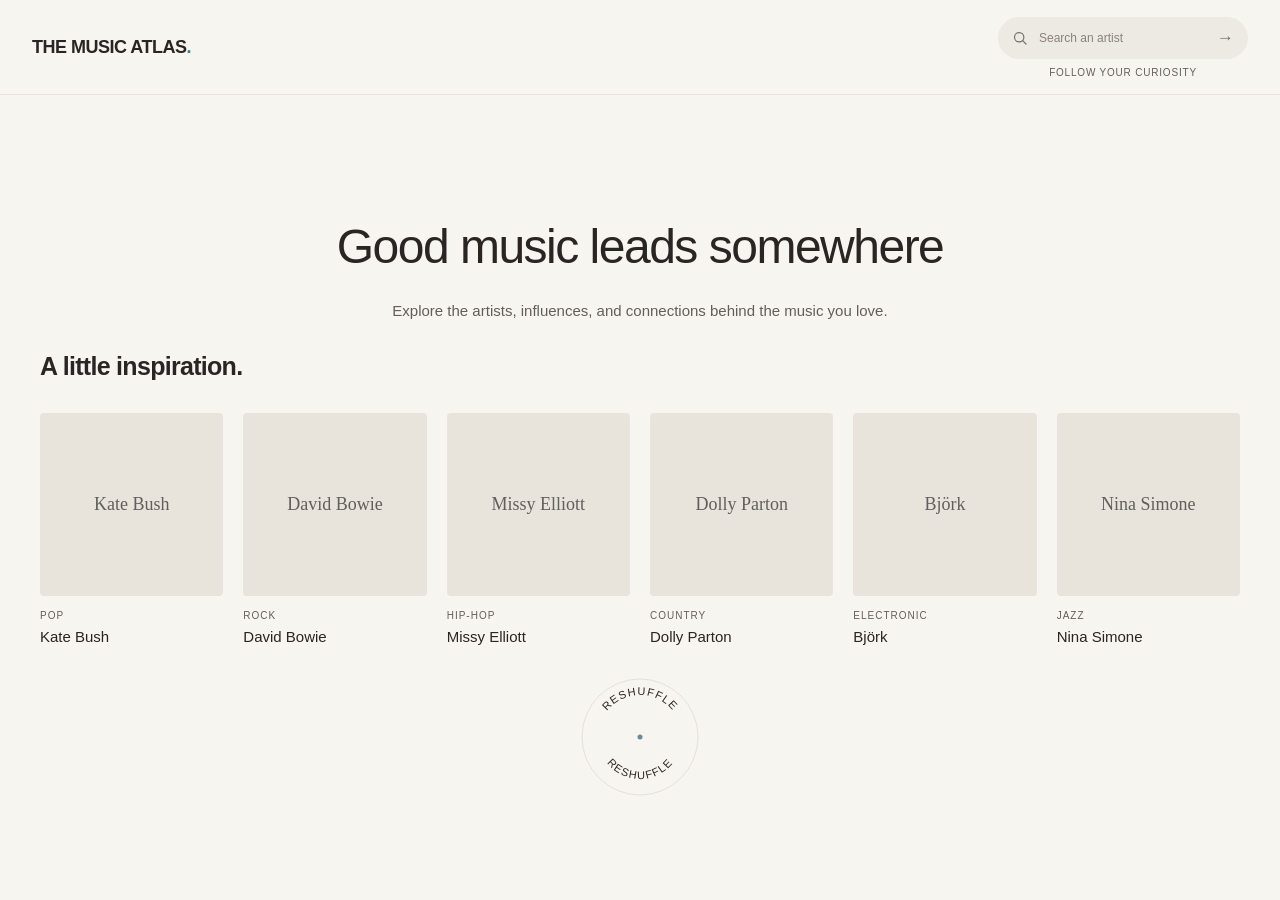
==== index.html @ f5d83242 "Polish artist discovery, search filtering, and reshuffle" ====
<!DOCTYPE html>
<html lang="en">

<head>
  <meta charset="UTF-8">
  <meta name="viewport" content="width=device-width, initial-scale=1.0">

  <title>The Music Atlas | Discover Music</title>

  <link rel="stylesheet" href="style.css">
  <script src="script.js" defer></script>
</head>

<body>

  <!-- ========================================
       NAVIGATION
  ========================================= -->

  <header class="site-header">

    <nav class="navigation" aria-label="Main navigation">

      <a href="#home" class="brand" id="home-link">
        THE MUSIC ATLAS<span>.</span>
      </a>

      <div class="search-group">

        <form
          class="nav-search"
          id="search-form"
          role="search"
        >

          <svg
            class="search-icon"
            viewBox="0 0 24 24"
            aria-hidden="true"
          >
            <circle cx="10.8" cy="10.8" r="7"></circle>
            <path d="m16 16 5 5"></path>
          </svg>

          <label class="sr-only" for="artist-search">
            Search an artist
          </label>

          <input
            type="search"
            id="artist-search"
            placeholder="Search an artist"
            autocomplete="off"
            required
          >

          <button
            type="submit"
            aria-label="Submit artist search"
          >
            <span aria-hidden="true">→</span>
          </button>

        </form>

        <span class="search-caption">
          Follow your curiosity
        </span>

      </div>

    </nav>

  </header>


  <!-- ========================================
       ORIGINAL BLUE WATER RIPPLE
  ========================================= -->

  <div
    class="loading-screen"
    id="loading-screen"
    role="status"
    aria-label="Loading artist information"
    hidden
  >

    <div class="water-ripple" aria-hidden="true">
      <span class="ripple-ring"></span>
      <span class="ripple-ring"></span>
      <span class="ripple-ring"></span>
      <span class="ripple-ring"></span>
      <span class="ripple-center"></span>
    </div>

  </div>


  <!-- ========================================
       MAIN CONTENT
  ========================================= -->

  <main id="home">

    <!-- HERO -->

    <section
      class="hero"
      aria-labelledby="hero-title"
    >

      <div class="hero-content">

        <h1 id="hero-title">
          Good music leads somewhere
        </h1>

        <p>
          Explore the artists, influences, and connections
          behind the music you love.
        </p>

      </div>

    </section>


    <!-- ========================================
         FEATURED ARTISTS
    ========================================= -->

    <section
      class="featured-artists"
      aria-labelledby="featured-title"
    >

      <div class="featured-container">

        <div class="featured-heading">

          <h2 id="featured-title">
            A little inspiration.
          </h2>

        </div>


        <!-- ARTIST GRID -->

        <div
          class="artist-grid"
          id="artist-grid"
          aria-live="polite"
        ></div>


        <!-- EXPLORE ANOTHER SIX -->

       
<!-- ========================================
     CIRCULAR RESHUFFLE BUTTON
========================================= -->



<div class="featured-footer">

  <button
    class="refresh-artists"
    id="refresh-artists"
    type="button"
    aria-label="Reshuffle artists"
  >

    <svg
      class="reshuffle-art"
      viewBox="0 0 120 120"
      aria-hidden="true"
    >

      <defs>
        <path
          id="reshuffle-top"
          d="M 18,60 A 42,42 0 0,1 102,60"
        />

        <path
          id="reshuffle-bottom"
          d="M 18,60 A 42,42 0 0,0 102,60"
        />
      </defs>

      <circle
        class="reshuffle-border"
        cx="60"
        cy="60"
        r="58"
      />

      <g class="reshuffle-lettering">

        <text text-anchor="middle">
          <textPath
            href="#reshuffle-top"
            startOffset="50%"
          >RESHUFFLE</textPath>
        </text>

        <text text-anchor="middle">
          <textPath
            href="#reshuffle-bottom"
            startOffset="50%"
          >RESHUFFLE</textPath>
        </text>

      </g>

      <circle
        class="reshuffle-center"
        cx="60"
        cy="60"
        r="2.5"
      />

    </svg>

  </button>

</div>

      </div>

    </section>

  </main>

</body>
</html>
---- style.css ----
/* ==========================================
   THE MUSIC ATLAS — STYLE.CSS
========================================== */

:root {
  --color-background: #f7f5f0;
  --color-surface: #ffffff;
  --color-search-background: #edeae4;
  --color-text: #292522;
  --color-text-muted: #625f5a;
  --color-placeholder: #8a8279;
  --color-accent: #287fa0;
  --color-icon: #756e67;
  --color-border: #e8e3da;
  --color-border-focus: #cbbdb2;
  --color-ripple: #648b9b;
  --color-ripple-center: #729baa;
}

/* GLOBAL */

*,
*::before,
*::after {
  box-sizing: border-box;
}

html {
  scroll-behavior: smooth;
}

body {
  margin: 0;
  background: var(--color-background);
  color: var(--color-text);
  font-family: Helvetica, Arial, sans-serif;
}

[hidden] {
  display: none !important;
}

/* NAVIGATION */

.site-header {
  flex-shrink: 0;
  background: var(--color-background);
  border-bottom: 1px solid var(--color-border);
}

.navigation {
  width: min(1400px, calc(100% - 64px));
  min-height: 94px;
  margin: 0 auto;
  display: flex;
  align-items: center;
  justify-content: space-between;
  gap: 24px;
}

.brand {
  font-size: 18px;
  font-weight: 700;
  letter-spacing: -0.5px;
  color: var(--color-text);
  text-decoration: none;
  white-space: nowrap;
}

.brand span {
  color: var(--color-accent);
}

/* SEARCH */

.search-group {
  width: 250px;
  flex-shrink: 0;
}

.nav-search {
  width: 100%;
  height: 42px;
  padding: 0 13px;
  display: flex;
  align-items: center;
  gap: 9px;
  background: var(--color-search-background);
  border: 1px solid transparent;
  border-radius: 999px;
  transition:
    background 0.2s ease,
    border-color 0.2s ease;
}

.nav-search:focus-within {
  background: var(--color-surface);
  border-color: var(--color-border-focus);
}

.search-icon {
  width: 16px;
  height: 16px;
  flex-shrink: 0;
  fill: none;
  stroke: var(--color-icon);
  stroke-width: 1.8;
  stroke-linecap: round;
}

.nav-search input {
  flex: 1;
  min-width: 0;
  background: transparent;
  border: none;
  outline: none;
  color: var(--color-text);
  font-family: Helvetica, Arial, sans-serif;
  font-size: 12px;
}

.nav-search input::placeholder {
  color: var(--color-placeholder);
}

.nav-search button {
  padding: 0;
  border: none;
  background: transparent;
  color: var(--color-icon);
  font-size: 17px;
  cursor: pointer;
}

.nav-search button:hover {
  color: var(--color-accent);
}

.search-caption {
  display: block;
  margin-top: 8px;
  font-size: 10px;
  font-weight: 500;
  letter-spacing: 0.8px;
  text-transform: uppercase;
  text-align: center;
  color: var(--color-text-muted);
}

.sr-only {
  position: absolute;
  width: 1px;
  height: 1px;
  padding: 0;
  margin: -1px;
  overflow: hidden;
  clip: rect(0, 0, 0, 0);
  white-space: nowrap;
  border: 0;
}

/* HERO */

.hero {
  min-height: 0;
  padding: 44px 24px 28px;
  display: flex;
  flex-direction: column;
  align-items: center;
  justify-content: flex-start;
  background: var(--color-background);
}

.hero-content {
  max-width: 800px;
  text-align: center;
}

.hero h1 {
  margin: 0;
  font-family: "Helvetica Neue", Helvetica, Arial, sans-serif;
  font-size: 48px;
  font-weight: 400;
  line-height: 1.2;
  letter-spacing: -1.5px;
  color: var(--color-text);
}

.hero p {
  max-width: 580px;
  margin: 22px auto 0;
  font-size: 15px;
  line-height: 1.8;
  color: var(--color-text-muted);
}

/* LOADING OVERLAY */

.loading-screen {
  position: fixed;
  inset: 94px 0 0;
  display: flex;
  align-items: center;
  justify-content: center;
  background: var(--color-background);
  z-index: 100;
  opacity: 1;
  transition: opacity 0.6s ease;
}

.loading-screen.is-fading {
  opacity: 0;
  pointer-events: none;
}

/* ORIGINAL BLUE WATER RIPPLE */

.water-ripple {
  position: relative;
  width: 150px;
  height: 150px;
  display: flex;
  align-items: center;
  justify-content: center;
  isolation: isolate;
}

.ripple-ring {
  position: absolute;
  width: 22px;
  height: 22px;
  border: 1.2px solid var(--color-ripple);
  border-radius: 50%;
  opacity: 0;
  transform: scale(0.7);
  animation: gentle-ripple 7.5s
    cubic-bezier(0.22, 0.42, 0.36, 1)
    infinite;
}

.ripple-ring:nth-child(2) {
  animation-delay: -1.875s;
}

.ripple-ring:nth-child(3) {
  animation-delay: -3.75s;
}

.ripple-ring:nth-child(4) {
  animation-delay: -5.625s;
}

.ripple-center {
  position: absolute;
  width: 4px;
  height: 4px;
  border-radius: 50%;
  background: var(--color-ripple-center);
  opacity: 0.5;
}

@keyframes gentle-ripple {
  0% {
    transform: scale(0.65);
    opacity: 0;
  }

  12% {
    opacity: 0.55;
  }

  48% {
    opacity: 0.35;
  }

  78% {
    opacity: 0.12;
  }

  100% {
    transform: scale(6.5);
    opacity: 0;
  }
}

/* FEATURED ARTISTS */

.featured-artists {
  padding: 0 32px;
  background: var(--color-background);
}

.featured-container {
  width: min(1200px, 100%);
  margin: 0 auto;
}

.featured-heading {
  display: flex;
  align-items: center;
  justify-content: space-between;
  margin-bottom: 32px;
}

.featured-heading h2 {
  margin: 0;
  font-size: 25px;
  font-weight: 600;
  letter-spacing: -0.7px;
  color: var(--color-text);
}

/* NO HEADING OR EXTRA GAP DURING SEARCH */

.featured-heading.is-hidden {
  display: none;
}

/* ARTIST GRID */

.artist-grid {
  display: grid;
  grid-template-columns: repeat(6, minmax(0, 1fr));
  gap: 20px;
}

.artist-card {
  display: flex;
  flex-direction: column;
  align-items: flex-start;
  min-width: 0;
  padding: 0;
  border: none;
  background: transparent;
  text-align: left;
  font-family: Helvetica, Arial, sans-serif;
  cursor: pointer;
  transition: opacity 0.25s ease;
}

.artist-grid.is-refreshing .artist-card {
  opacity: 0;
}

.artist-picture {
  position: relative;
  display: block;
  width: 100%;
  aspect-ratio: 1 / 1;
  border-radius: 4px;
  background: #e8e4dc;
  overflow: hidden;
}

.artist-picture img {
  display: block;
  width: 100%;
  height: 100%;
  object-fit: cover;
  object-position: center;
}

.artist-picture-placeholder {
  display: flex;
  width: 100%;
  height: 100%;
  align-items: center;
  justify-content: center;
  padding: 20px;
  font-family: Georgia, serif;
  font-size: 18px;
  text-align: center;
  color: var(--color-text-muted);
}

.artist-genre {
  margin-top: 14px;
  font-size: 10px;
  font-weight: 500;
  letter-spacing: 1px;
  text-transform: uppercase;
  color: var(--color-text-muted);
}

.artist-name {
  margin: 5px 0 0;
  font-size: 15px;
  font-weight: 500;
  line-height: 1.4;
  color: var(--color-text);
}

.artist-card:hover .artist-name {
  color: var(--color-accent);
}

.artist-card:focus-visible,
.refresh-artists:focus-visible {
  outline: 2px solid var(--color-accent);
  outline-offset: 5px;
}

/* RESHUFFLE */

.featured-footer {
  display: flex;
  align-items: center;
  justify-content: center;
  width: 100%;
  margin-top: 30px;
  padding-bottom: 24px;
}

.refresh-artists {
  position: relative;
  display: flex;
  align-items: center;
  justify-content: center;
  width: 120px;
  height: 120px;
  padding: 0;
  flex-shrink: 0;
  background: transparent;
  border: none;
  border-radius: 50%;
  cursor: pointer;
  -webkit-tap-highlight-color: transparent;
}

.reshuffle-art {
  display: block;
  width: 120px;
  height: 120px;
  overflow: visible;
}

.reshuffle-border {
  fill: none;
  stroke: #dedbd4;
  stroke-width: 0.8;
}

.reshuffle-lettering {
  transform-origin: 60px 60px;
  transition: transform 1.2s
    cubic-bezier(0.22, 1, 0.36, 1);
}

.reshuffle-lettering text {
  fill: var(--color-text);
  font-family: Helvetica, Arial, sans-serif;
  font-size: 11px;
  font-weight: 500;
  letter-spacing: 1.2px;
}

.reshuffle-center {
  fill: var(--color-ripple);
  transition: fill 0.3s ease;
}

.refresh-artists:hover .reshuffle-lettering {
  transform: rotate(35deg);
}

.refresh-artists:hover .reshuffle-center {
  fill: var(--color-accent);
}

.refresh-artists:focus-visible {
  outline-offset: 7px;
}

.refresh-artists:disabled {
  cursor: default;
}

.refresh-artists:disabled .reshuffle-lettering {
  transform: none;
}

/* DESKTOP — SINGLE SCREEN */

@media (min-width: 901px) {
  body {
    min-height: 100vh;
    min-height: 100dvh;
    display: flex;
    flex-direction: column;
  }

  main {
    flex: 1;
    display: flex;
    flex-direction: column;
    justify-content: center;
  }
}

/* TABLET */

@media (max-width: 900px) {
  .hero {
    padding: 65px 24px 55px;
  }

  .artist-grid {
    grid-template-columns: repeat(3, minmax(0, 1fr));
    gap: 30px 20px;
  }

  .featured-footer {
    margin-top: 32px;
    padding-bottom: 36px;
  }
}

/* MOBILE */

@media (max-width: 600px) {
  .navigation {
    width: calc(100% - 36px);
    min-height: 86px;
    gap: 12px;
  }

  .brand {
    font-size: 15px;
  }

  .search-group {
    width: 180px;
  }

  .search-caption {
    font-size: 9px;
    letter-spacing: 0.5px;
  }

  .hero {
    padding: 65px 22px 55px;
  }

  .hero h1 {
    font-size: 38px;
    letter-spacing: -0.5px;
  }

  .hero p {
    font-size: 14px;
    line-height: 1.7;
  }

  .loading-screen {
    top: 86px;
  }

  .featured-artists {
    padding: 0 22px;
  }

  .featured-heading h2 {
    font-size: 25px;
  }

  .artist-grid {
    grid-template-columns: repeat(2, minmax(0, 1fr));
    gap: 26px 16px;
  }

  .artist-name {
    font-size: 14px;
  }
}

/* SMALL MOBILE */

@media (max-width: 380px) {
  .navigation {
    flex-wrap: wrap;
    padding: 18px 0;
  }

  .search-group {
    width: 100%;
  }
}

/* REDUCED MOTION */

@media (prefers-reduced-motion: reduce) {
  html {
    scroll-behavior: auto;
  }

  .nav-search,
  .loading-screen,
  .artist-card,
  .reshuffle-lettering,
  .reshuffle-center {
    transition: none;
  }

  .ripple-ring {
    animation: none;
    transform: scale(3);
    opacity: 0.16;
  }

  .refresh-artists:hover .reshuffle-lettering {
    transform: none;
  }
}
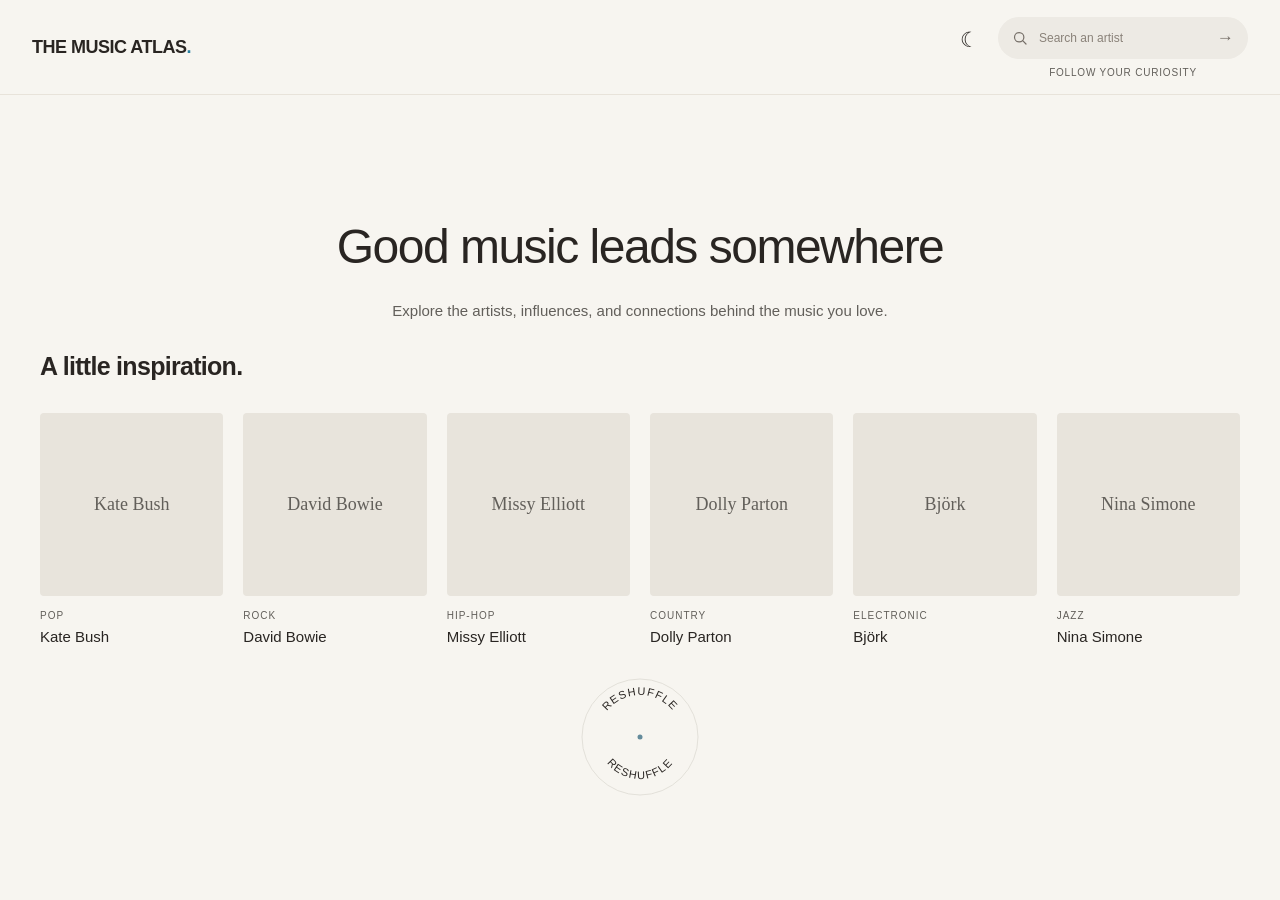
==== commit 99042238: "Add polished light and dark themes with seamless transitions" ====
--- a/index.html
+++ b/index.html
@@ -7,6 +7,21 @@
   <meta name="viewport" content="width=device-width, initial-scale=1.0">
 
   <title>The Music Atlas | Discover Music</title>
+
+  <script>
+  (function () {
+    const savedTheme = localStorage.getItem("music-atlas-theme");
+
+    const prefersDark = window.matchMedia(
+      "(prefers-color-scheme: dark)"
+    ).matches;
+
+    document.documentElement.dataset.theme =
+      savedTheme === "light" || savedTheme === "dark"
+        ? savedTheme
+        : prefersDark ? "dark" : "light";
+  })();
+</script>
 
   <link rel="stylesheet" href="style.css">
   <script src="script.js" defer></script>
@@ -72,6 +87,21 @@
 
     </nav>
 
+          </div>
+
+      <button
+        class="theme-toggle"
+        id="theme-toggle"
+        type="button"
+        aria-label="Switch to dark mode"
+        title="Switch to dark mode"
+      >
+        <span class="theme-icon" aria-hidden="true">☾</span>
+      </button>
+
+    </nav>
+  </header>
+
   </header>
 
 
--- a/style.css
+++ b/style.css
@@ -612,3 +612,229 @@
     transform: none;
   }
 }
+
+/* ========================================
+   THE MUSIC ATLAS — LIGHT / DARK THEME
+   Shared with theme.js on both pages
+======================================== */
+
+:root[data-theme="dark"] {
+  color-scheme: dark;
+
+  --color-background: #17191b;
+  --color-surface: #222528;
+  --color-search-background: #edeae4;
+  --color-text: #f1eee8;
+  --color-text-muted: #a5a7a8;
+  --color-placeholder: #8a8279;
+  --color-accent: #63a9c5;
+  --color-icon: #756e67;
+  --color-border: #383b3d;
+  --color-border-focus: #cbbdb2;
+  --color-ripple: #648b9b;
+  --color-ripple-center: #729baa;
+}
+
+body {
+  transition:
+    background-color 0.25s ease,
+    color 0.25s ease;
+}
+
+/* PRESERVE THE ORIGINAL SEARCH BAR */
+
+:root[data-theme="dark"] .nav-search {
+  color-scheme: light;
+}
+
+:root[data-theme="dark"] .nav-search input {
+  color: #292522;
+}
+
+:root[data-theme="dark"] .nav-search input::placeholder {
+  color: #8a8279;
+}
+
+:root[data-theme="dark"] .search-icon {
+  stroke: #756e67;
+}
+
+:root[data-theme="dark"] .nav-search button {
+  color: #756e67;
+}
+
+:root[data-theme="dark"] .nav-search button:hover {
+  color: #287fa0;
+}
+
+:root[data-theme="dark"] .nav-search:focus-within {
+  background: #ffffff;
+}
+
+/* THEME TOGGLE */
+
+.navigation {
+  position: relative;
+}
+
+.theme-toggle {
+  position: absolute;
+  top: 22px;
+  right: 294px;
+
+  width: 34px;
+  height: 34px;
+
+  padding: 0;
+  display: grid;
+  place-items: center;
+
+  border: 0;
+  border-radius: 50%;
+
+  background: transparent;
+  color: var(--color-text);
+
+  cursor: pointer;
+  z-index: 10;
+
+  transition:
+    background-color 0.2s ease,
+    color 0.2s ease;
+}
+
+.theme-toggle:hover {
+  background: rgba(41, 37, 34, 0.07);
+}
+
+:root[data-theme="dark"] .theme-toggle {
+  background: #292d30;
+}
+
+:root[data-theme="dark"] .theme-toggle:hover {
+  background: #383e42;
+}
+
+.theme-toggle:focus-visible {
+  outline: 2px solid var(--color-accent);
+  outline-offset: 3px;
+}
+
+.theme-icon {
+  font-size: 21px;
+  line-height: 1;
+  font-weight: 400;
+}
+
+/* DARK MODE DETAILS */
+
+:root[data-theme="dark"] .artist-picture {
+  background: #292d30;
+}
+
+:root[data-theme="dark"] .reshuffle-border {
+  stroke: #45484a;
+}
+
+/* THEME TOGGLE — RESPONSIVE */
+
+@media (max-width: 600px) {
+  .theme-toggle {
+    right: 194px;
+  }
+}
+
+@media (max-width: 380px) {
+  .theme-toggle {
+    top: 20px;
+    right: 0;
+  }
+}
+
+@media (prefers-reduced-motion: reduce) {
+  body,
+  .theme-toggle {
+    transition: none;
+  }
+}
+
+/* ========================================
+   DARK MODE — LIGHT HEADER
+======================================== */
+
+:root[data-theme="dark"] .site-header {
+  background: #f7f5f0;
+  border-bottom: 1px solid #e8e3da;
+}
+
+:root[data-theme="dark"] .navigation {
+  background: transparent;
+}
+
+/* Keep the original dark logo */
+
+:root[data-theme="dark"] .brand {
+  color: #292522;
+}
+
+/* Keep the header caption readable */
+
+:root[data-theme="dark"] .search-caption {
+  color: #625f5a;
+}
+
+/* Theme toggle on the light header */
+
+:root[data-theme="dark"] .theme-toggle {
+  background: transparent;
+  color: #292522;
+}
+
+:root[data-theme="dark"] .theme-toggle:hover {
+  background: rgba(41, 37, 34, 0.07);
+}
+
+/* ========================================
+   THE MUSIC ATLAS — THEME-AWARE LOADING
+======================================== */
+
+:root[data-theme="dark"] {
+  --color-background: #17191b;
+  --color-ripple: #648b9b;
+  --color-ripple-center: #729baa;
+}
+
+:root[data-theme="dark"] .loading-screen {
+  background-color: #17191b;
+}
+
+:root[data-theme="dark"] .ripple-overlay {
+  background-color: #17191b;
+}
+
+/* ========================================
+   DARK MODE — TRANSITION COLORS
+======================================== */
+
+/* Header stays warm white */
+:root[data-theme="dark"] .site-header {
+  background: #f7f5f0;
+  border-bottom: 1px solid #e8e3da;
+}
+
+/* Logo stays dark */
+:root[data-theme="dark"] .brand {
+  color: #292522;
+}
+
+/* Theme button remains visible */
+:root[data-theme="dark"] .theme-toggle {
+  color: #292522;
+  background: transparent;
+}
+
+/* Loading area stays charcoal */
+:root[data-theme="dark"] .loading-screen,
+:root[data-theme="dark"] .ripple-overlay {
+  background-color: #17191b;
+}
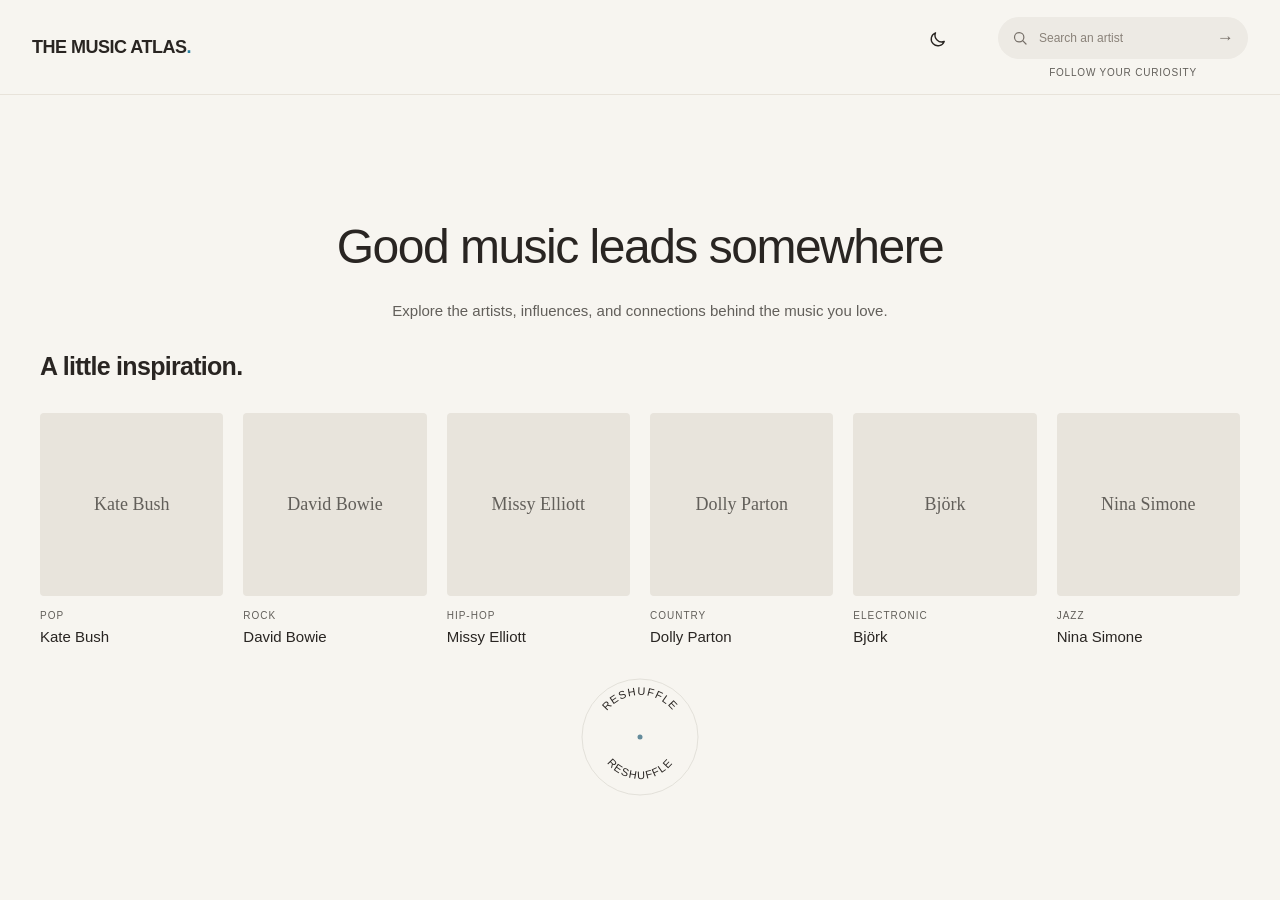
==== commit 506fb1e4: "Polish theme toggle and mobile navigation" ====
--- a/index.html
+++ b/index.html
@@ -8,23 +8,26 @@
 
   <title>The Music Atlas | Discover Music</title>
 
+  <!-- APPLY SAVED THEME BEFORE PAGE LOAD -->
   <script>
-  (function () {
-    const savedTheme = localStorage.getItem("music-atlas-theme");
-
-    const prefersDark = window.matchMedia(
-      "(prefers-color-scheme: dark)"
-    ).matches;
-
-    document.documentElement.dataset.theme =
-      savedTheme === "light" || savedTheme === "dark"
-        ? savedTheme
-        : prefersDark ? "dark" : "light";
-  })();
-</script>
+    (function () {
+      const savedTheme = localStorage.getItem("music-atlas-theme");
+
+      const prefersDark = window.matchMedia(
+        "(prefers-color-scheme: dark)"
+      ).matches;
+
+      document.documentElement.dataset.theme =
+        savedTheme === "light" || savedTheme === "dark"
+          ? savedTheme
+          : prefersDark ? "dark" : "light";
+    })();
+  </script>
 
   <link rel="stylesheet" href="style.css">
+
   <script src="script.js" defer></script>
+  <script src="theme.js" defer></script>
 </head>
 
 <body>
@@ -40,6 +43,8 @@
       <a href="#home" class="brand" id="home-link">
         THE MUSIC ATLAS<span>.</span>
       </a>
+
+      <!-- SEARCH — UNCHANGED -->
 
       <div class="search-group">
 
@@ -85,9 +90,7 @@
 
       </div>
 
-    </nav>
-
-          </div>
+      <!-- LIGHT / DARK THEME BUTTON -->
 
       <button
         class="theme-toggle"
@@ -96,11 +99,52 @@
         aria-label="Switch to dark mode"
         title="Switch to dark mode"
       >
-        <span class="theme-icon" aria-hidden="true">☾</span>
+
+        <svg
+          class="theme-svg"
+          viewBox="0 0 24 24"
+          fill="none"
+          stroke="currentColor"
+          stroke-width="1.7"
+          stroke-linecap="round"
+          stroke-linejoin="round"
+          aria-hidden="true"
+        >
+
+          <!-- SUN -->
+
+          <circle
+            class="sun-core"
+            cx="12"
+            cy="12"
+            r="4"
+          ></circle>
+
+          <path
+            class="sun-rays"
+            d="M12 2v2
+               M12 20v2
+               M4.93 4.93l1.42 1.42
+               M17.65 17.65l1.42 1.42
+               M2 12h2
+               M20 12h2
+               M4.93 19.07l1.42-1.42
+               M17.65 6.35l1.42-1.42"
+          ></path>
+
+          <!-- MOON -->
+
+          <path
+            class="moon-shape"
+            d="M20.5 14.5A8.5 8.5 0 0 1 9.5 3.5
+               8.5 8.5 0 1 0 20.5 14.5Z"
+          ></path>
+
+        </svg>
+
       </button>
 
     </nav>
-  </header>
 
   </header>
 
@@ -122,6 +166,7 @@
       <span class="ripple-ring"></span>
       <span class="ripple-ring"></span>
       <span class="ripple-ring"></span>
+      <span class="ripple-ring"></span>
       <span class="ripple-center"></span>
     </div>
 
@@ -186,79 +231,74 @@
         ></div>
 
 
-        <!-- EXPLORE ANOTHER SIX -->
-
-       
-<!-- ========================================
-     CIRCULAR RESHUFFLE BUTTON
-========================================= -->
-
-
-
-<div class="featured-footer">
-
-  <button
-    class="refresh-artists"
-    id="refresh-artists"
-    type="button"
-    aria-label="Reshuffle artists"
-  >
-
-    <svg
-      class="reshuffle-art"
-      viewBox="0 0 120 120"
-      aria-hidden="true"
-    >
-
-      <defs>
-        <path
-          id="reshuffle-top"
-          d="M 18,60 A 42,42 0 0,1 102,60"
-        />
-
-        <path
-          id="reshuffle-bottom"
-          d="M 18,60 A 42,42 0 0,0 102,60"
-        />
-      </defs>
-
-      <circle
-        class="reshuffle-border"
-        cx="60"
-        cy="60"
-        r="58"
-      />
-
-      <g class="reshuffle-lettering">
-
-        <text text-anchor="middle">
-          <textPath
-            href="#reshuffle-top"
-            startOffset="50%"
-          >RESHUFFLE</textPath>
-        </text>
-
-        <text text-anchor="middle">
-          <textPath
-            href="#reshuffle-bottom"
-            startOffset="50%"
-          >RESHUFFLE</textPath>
-        </text>
-
-      </g>
-
-      <circle
-        class="reshuffle-center"
-        cx="60"
-        cy="60"
-        r="2.5"
-      />
-
-    </svg>
-
-  </button>
-
-</div>
+        <!-- ========================================
+             CIRCULAR RESHUFFLE BUTTON
+        ========================================= -->
+
+        <div class="featured-footer">
+
+          <button
+            class="refresh-artists"
+            id="refresh-artists"
+            type="button"
+            aria-label="Reshuffle artists"
+          >
+
+            <svg
+              class="reshuffle-art"
+              viewBox="0 0 120 120"
+              aria-hidden="true"
+            >
+
+              <defs>
+                <path
+                  id="reshuffle-top"
+                  d="M 18,60 A 42,42 0 0,1 102,60"
+                />
+
+                <path
+                  id="reshuffle-bottom"
+                  d="M 18,60 A 42,42 0 0,0 102,60"
+                />
+              </defs>
+
+              <circle
+                class="reshuffle-border"
+                cx="60"
+                cy="60"
+                r="58"
+              />
+
+              <g class="reshuffle-lettering">
+
+                <text text-anchor="middle">
+                  <textPath
+                    href="#reshuffle-top"
+                    startOffset="50%"
+                  >RESHUFFLE</textPath>
+                </text>
+
+                <text text-anchor="middle">
+                  <textPath
+                    href="#reshuffle-bottom"
+                    startOffset="50%"
+                  >RESHUFFLE</textPath>
+                </text>
+
+              </g>
+
+              <circle
+                class="reshuffle-center"
+                cx="60"
+                cy="60"
+                r="2.5"
+              />
+
+            </svg>
+
+          </button>
+
+        </div>
 
       </div>
 
--- a/style.css
+++ b/style.css
@@ -837,4 +837,73 @@
 :root[data-theme="dark"] .loading-screen,
 :root[data-theme="dark"] .ripple-overlay {
   background-color: #17191b;
-}+}
+
+
+/* ========================================
+   THE MUSIC ATLAS — SVG THEME ICON
+======================================== */
+
+.theme-svg {
+  width: 19px;
+  height: 19px;
+  display: block;
+}
+
+/* Light mode: moon */
+
+.sun-core,
+.sun-rays {
+  display: none;
+}
+
+.moon-shape {
+  display: block;
+}
+
+/* Dark mode: sun */
+
+:root[data-theme="dark"] .sun-core,
+:root[data-theme="dark"] .sun-rays {
+  display: block;
+}
+
+:root[data-theme="dark"] .moon-shape {
+  display: none;
+}
+
+/* ========================================
+   MOBILE ONLY — THEME BUTTON PLACEMENT
+======================================== */
+
+@media (max-width: 600px) {
+
+  .navigation {
+    position: relative;
+    flex-wrap: wrap;
+    gap: 12px;
+    padding: 16px 0;
+  }
+
+  .brand {
+    flex: 1;
+  }
+
+  .theme-toggle {
+    position: static;
+    transform: none;
+
+    order: 2;
+    flex: 0 0 34px;
+
+    width: 34px;
+    height: 34px;
+  }
+
+  .search-group {
+    order: 3;
+    width: 100%;
+    flex-basis: 100%;
+  }
+
+}
